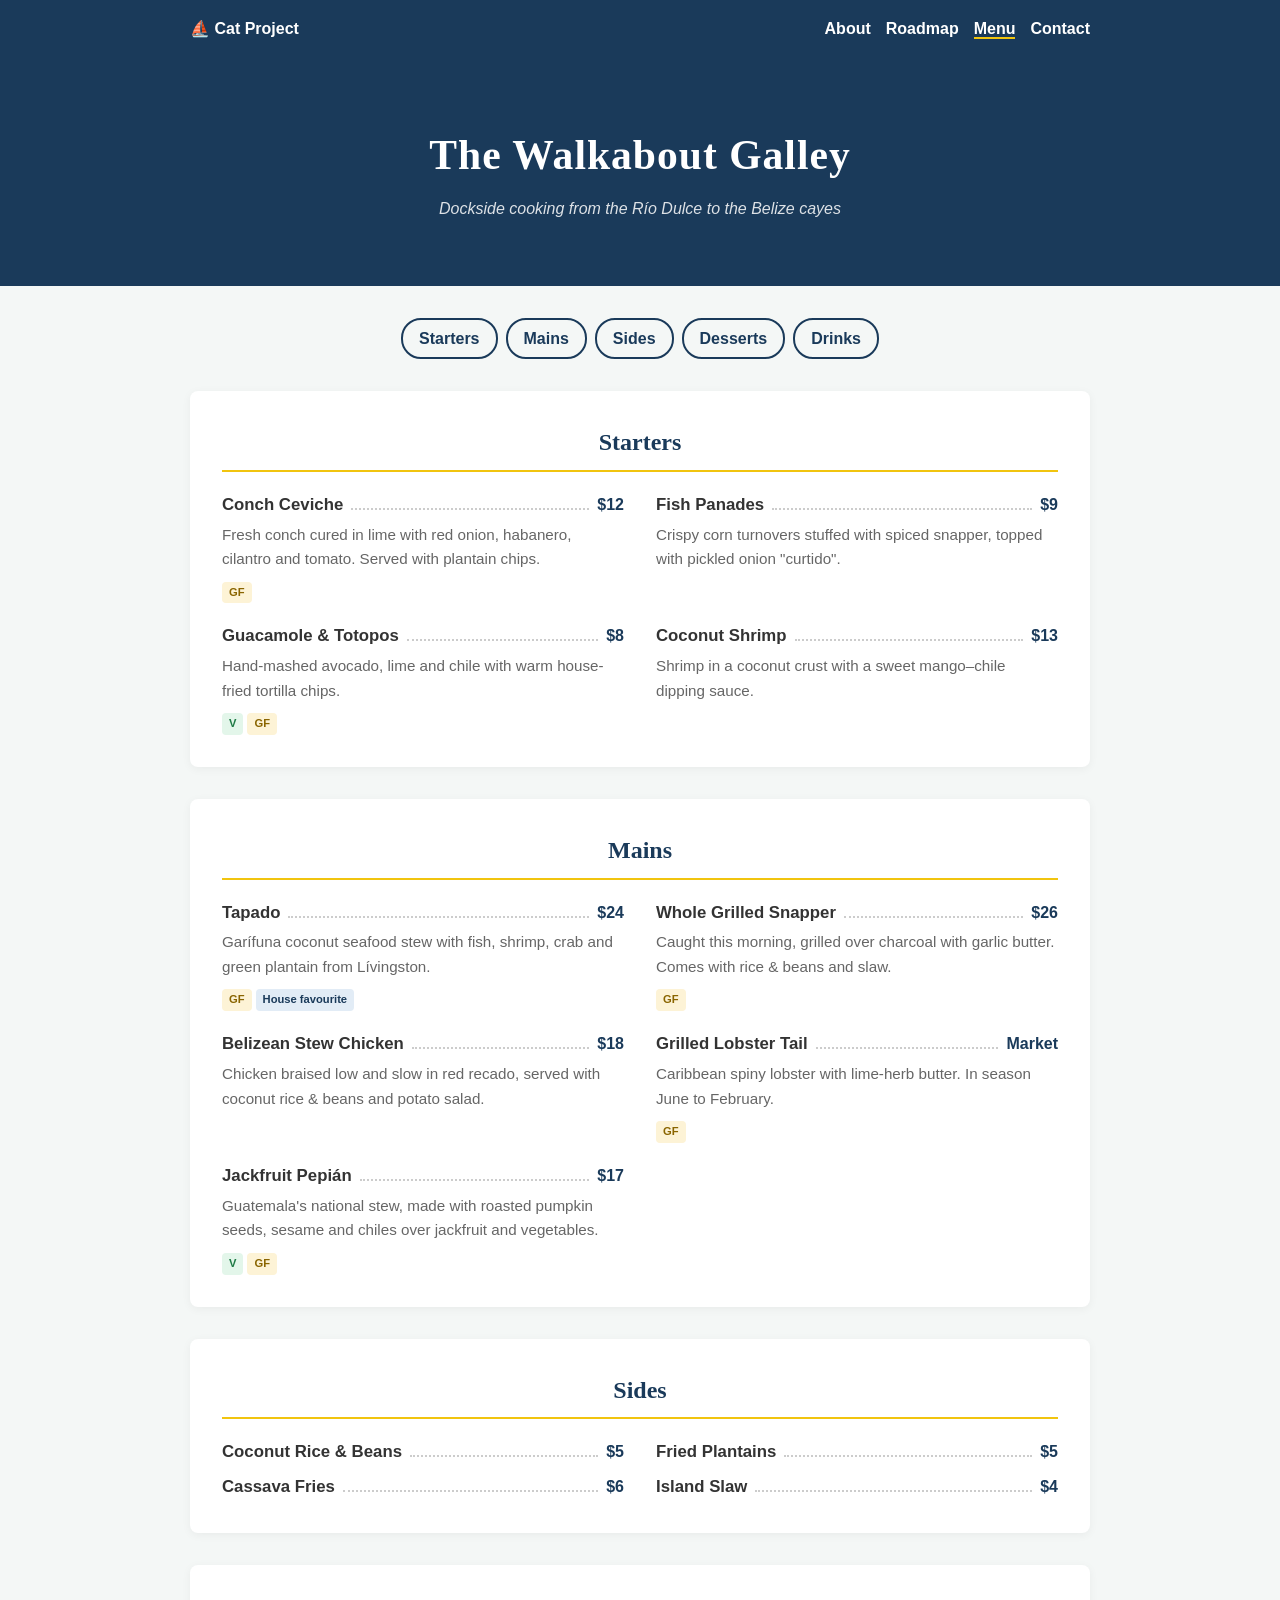
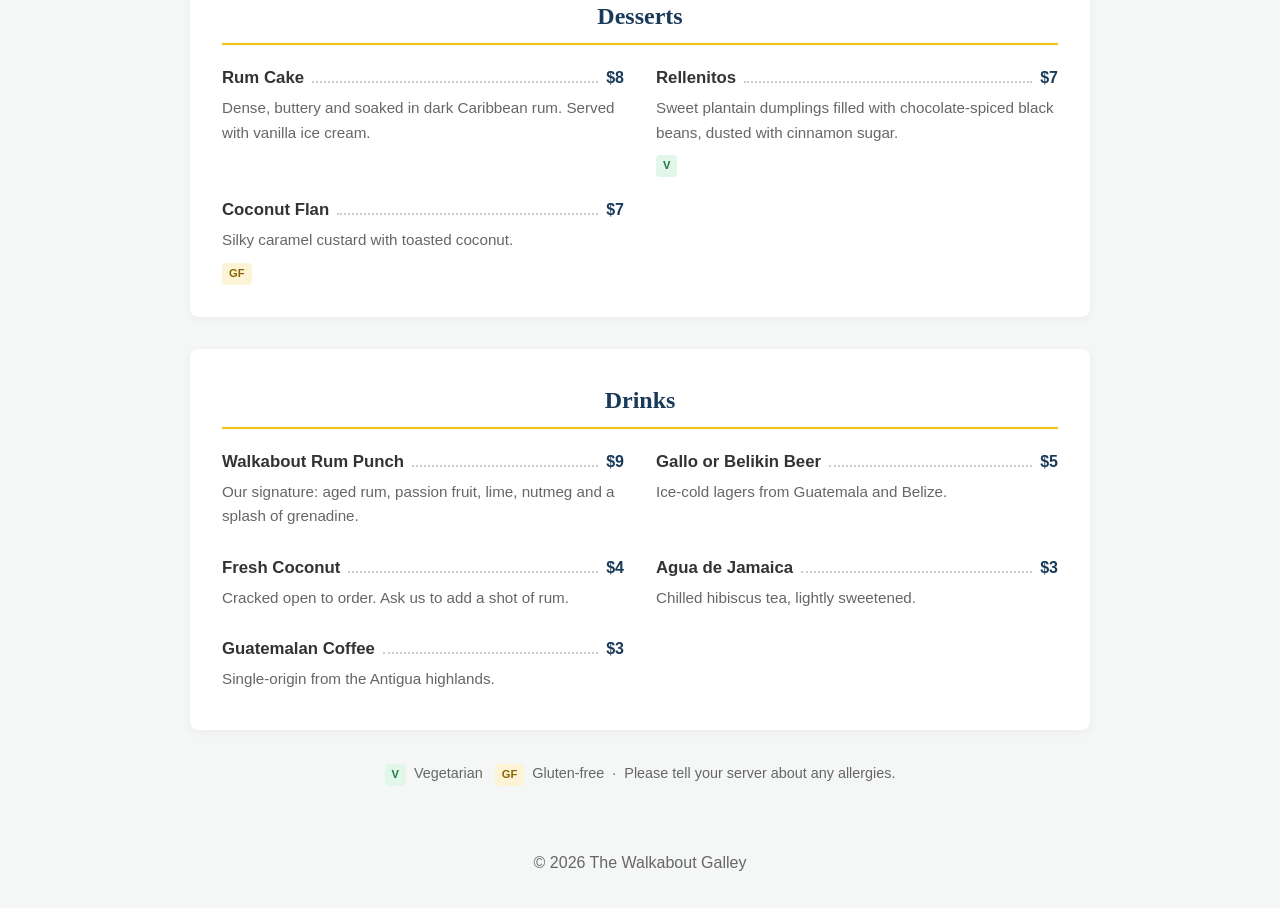
==== menu.html @ 6b24cbbd "Add restaurant menu page New menu.html (styled by menu.css on top of style.css) with starters, mains" ====
<!DOCTYPE html>
<html lang="en">
<head>
    <meta charset="UTF-8">
    <meta name="viewport" content="width=device-width, initial-scale=1.0">
    <title>The Walkabout Galley | Menu</title>
    <link rel="stylesheet" href="style.css">
    <link rel="stylesheet" href="menu.css">
</head>
<body>

    <nav class="main-nav">
        <div class="nav-container">
            <a href="index.html" class="logo">⛵ Cat Project</a>
            <ul>
                <li><a href="index.html#about">About</a></li>
                <li><a href="index.html#roadmap">Roadmap</a></li>
                <li><a href="menu.html" aria-current="page">Menu</a></li>
                <li><a href="index.html#contact">Contact</a></li>
            </ul>
        </div>
    </nav>

    <header class="menu-header">
        <h1>The Walkabout Galley</h1>
        <p>Dockside cooking from the Río Dulce to the Belize cayes</p>
    </header>

    <main class="menu">

        <ul class="menu-filters" aria-label="Jump to section">
            <li><a href="#starters">Starters</a></li>
            <li><a href="#mains">Mains</a></li>
            <li><a href="#sides">Sides</a></li>
            <li><a href="#desserts">Desserts</a></li>
            <li><a href="#drinks">Drinks</a></li>
        </ul>

        <section id="starters" class="menu-section">
            <h2>Starters</h2>
            <ul class="menu-items">
                <li class="menu-item">
                    <div class="item-head"><h3>Conch Ceviche</h3><span class="price">$12</span></div>
                    <p>Fresh conch cured in lime with red onion, habanero, cilantro and tomato. Served with plantain chips.</p>
                    <span class="tag gf">GF</span>
                </li>
                <li class="menu-item">
                    <div class="item-head"><h3>Fish Panades</h3><span class="price">$9</span></div>
                    <p>Crispy corn turnovers stuffed with spiced snapper, topped with pickled onion "curtido".</p>
                </li>
                <li class="menu-item">
                    <div class="item-head"><h3>Guacamole &amp; Totopos</h3><span class="price">$8</span></div>
                    <p>Hand-mashed avocado, lime and chile with warm house-fried tortilla chips.</p>
                    <span class="tag v">V</span><span class="tag gf">GF</span>
                </li>
                <li class="menu-item">
                    <div class="item-head"><h3>Coconut Shrimp</h3><span class="price">$13</span></div>
                    <p>Shrimp in a coconut crust with a sweet mango–chile dipping sauce.</p>
                </li>
            </ul>
        </section>

        <section id="mains" class="menu-section">
            <h2>Mains</h2>
            <ul class="menu-items">
                <li class="menu-item">
                    <div class="item-head"><h3>Tapado</h3><span class="price">$24</span></div>
                    <p>Garífuna coconut seafood stew with fish, shrimp, crab and green plantain from Lívingston.</p>
                    <span class="tag gf">GF</span><span class="tag house">House favourite</span>
                </li>
                <li class="menu-item">
                    <div class="item-head"><h3>Whole Grilled Snapper</h3><span class="price">$26</span></div>
                    <p>Caught this morning, grilled over charcoal with garlic butter. Comes with rice &amp; beans and slaw.</p>
                    <span class="tag gf">GF</span>
                </li>
                <li class="menu-item">
                    <div class="item-head"><h3>Belizean Stew Chicken</h3><span class="price">$18</span></div>
                    <p>Chicken braised low and slow in red recado, served with coconut rice &amp; beans and potato salad.</p>
                </li>
                <li class="menu-item">
                    <div class="item-head"><h3>Grilled Lobster Tail</h3><span class="price">Market</span></div>
                    <p>Caribbean spiny lobster with lime-herb butter. In season June to February.</p>
                    <span class="tag gf">GF</span>
                </li>
                <li class="menu-item">
                    <div class="item-head"><h3>Jackfruit Pepián</h3><span class="price">$17</span></div>
                    <p>Guatemala's national stew, made with roasted pumpkin seeds, sesame and chiles over jackfruit and vegetables.</p>
                    <span class="tag v">V</span><span class="tag gf">GF</span>
                </li>
            </ul>
        </section>

        <section id="sides" class="menu-section">
            <h2>Sides</h2>
            <ul class="menu-items compact">
                <li class="menu-item"><div class="item-head"><h3>Coconut Rice &amp; Beans</h3><span class="price">$5</span></div></li>
                <li class="menu-item"><div class="item-head"><h3>Fried Plantains</h3><span class="price">$5</span></div></li>
                <li class="menu-item"><div class="item-head"><h3>Cassava Fries</h3><span class="price">$6</span></div></li>
                <li class="menu-item"><div class="item-head"><h3>Island Slaw</h3><span class="price">$4</span></div></li>
            </ul>
        </section>

        <section id="desserts" class="menu-section">
            <h2>Desserts</h2>
            <ul class="menu-items">
                <li class="menu-item">
                    <div class="item-head"><h3>Rum Cake</h3><span class="price">$8</span></div>
                    <p>Dense, buttery and soaked in dark Caribbean rum. Served with vanilla ice cream.</p>
                </li>
                <li class="menu-item">
                    <div class="item-head"><h3>Rellenitos</h3><span class="price">$7</span></div>
                    <p>Sweet plantain dumplings filled with chocolate-spiced black beans, dusted with cinnamon sugar.</p>
                    <span class="tag v">V</span>
                </li>
                <li class="menu-item">
                    <div class="item-head"><h3>Coconut Flan</h3><span class="price">$7</span></div>
                    <p>Silky caramel custard with toasted coconut.</p>
                    <span class="tag gf">GF</span>
                </li>
            </ul>
        </section>

        <section id="drinks" class="menu-section">
            <h2>Drinks</h2>
            <ul class="menu-items">
                <li class="menu-item">
                    <div class="item-head"><h3>Walkabout Rum Punch</h3><span class="price">$9</span></div>
                    <p>Our signature: aged rum, passion fruit, lime, nutmeg and a splash of grenadine.</p>
                </li>
                <li class="menu-item">
                    <div class="item-head"><h3>Gallo or Belikin Beer</h3><span class="price">$5</span></div>
                    <p>Ice-cold lagers from Guatemala and Belize.</p>
                </li>
                <li class="menu-item">
                    <div class="item-head"><h3>Fresh Coconut</h3><span class="price">$4</span></div>
                    <p>Cracked open to order. Ask us to add a shot of rum.</p>
                </li>
                <li class="menu-item">
                    <div class="item-head"><h3>Agua de Jamaica</h3><span class="price">$3</span></div>
                    <p>Chilled hibiscus tea, lightly sweetened.</p>
                </li>
                <li class="menu-item">
                    <div class="item-head"><h3>Guatemalan Coffee</h3><span class="price">$3</span></div>
                    <p>Single-origin from the Antigua highlands.</p>
                </li>
            </ul>
        </section>

        <p class="menu-legend">
            <span class="tag v">V</span> Vegetarian &nbsp;
            <span class="tag gf">GF</span> Gluten-free &nbsp;·&nbsp;
            Please tell your server about any allergies.
        </p>

    </main>

    <footer>
        <p>&copy; 2026 The Walkabout Galley</p>
    </footer>

</body>
</html>
---- style.css ----
body { 
    font-family: 'Arial', sans-serif; 
    line-height: 1.6; 
    margin: 0; 
    background: #f4f7f6; 
    color: #333; 
}

.container { 
    max-width: 900px; 
    margin: auto; 
    padding: 20px; 
}

/* Nav & Header */
.main-nav { 
    background: #1a3a5a; 
    padding: 1rem 0; 
    position: sticky; 
    top: 0; 
    z-index: 100; 
}

.nav-container { 
    display: flex; 
    justify-content: space-between; 
    max-width: 900px; 
    margin: auto; 
    padding: 0 20px; 
}

.main-nav ul { 
    display: flex; 
    list-style: none; 
    gap: 15px; 
    margin: 0; 
}

.main-nav a { 
    color: white; 
    text-decoration: none; 
    font-weight: bold; 
}

header { 
    background: #1a3a5a; 
    color: white; 
    text-align: center; 
    padding: 4rem 1rem; 
}

/* Sections */
section { 
    background: white; 
    padding: 2rem; 
    border-radius: 8px; 
    margin-bottom: 2rem; 
    box-shadow: 0 2px 10px rgba(0,0,0,0.05); 
}

/* Table */
.specs-table { 
    width: 100%; 
    border-collapse: collapse; 
}

.specs-table th { 
    background: #1a3a5a; 
    color: white; 
    padding: 10px; 
    text-align: left; 
}

.specs-table td { 
    padding: 10px; 
    border-bottom: 1px solid #eee; 
}

/* Slider */
.comparison-slider { 
    position: relative; 
    width: 100%; 
    height: 400px; 
    overflow: hidden; 
    border-radius: 8px; 
}

.img { 
    position: absolute; 
    top: 0; 
    left: 0; 
    width: 100%; 
    height: 100%; 
    background-size: cover; 
    background-position: center; 
}

.foreground-img { 
    width: 50%; 
    border-right: 3px solid white; 
}

.slider { 
    position: absolute; 
    -webkit-appearance: none; 
    width: 100%; 
    height: 100%; 
    background: transparent; 
    z-index: 10; 
    cursor: ew-resize; 
    margin: 0; 
}

/* Roadmap */
.timeline { 
    border-left: 4px solid #ddd; 
    padding-left: 20px; 
    margin-left: 20px; 
}

.milestone { 
    position: relative; 
    margin-bottom: 1.5rem; 
}

.status-dot { 
    position: absolute; 
    left: -28px; 
    top: 5px; 
    width: 12px; 
    height: 12px; 
    border-radius: 50%; 
    background: #bbb; 
    border: 2px solid white; 
}

.completed .status-dot { 
    background: #2ecc71; 
}

.active .status-dot { 
    background: #f1c40f; 
}

.badge { 
    font-size: 0.7rem; 
    padding: 3px 8px; 
    border-radius: 4px; 
    background: #eee; 
}

/* Forms */
input, textarea { 
    width: 100%; 
    padding: 10px; 
    margin-bottom: 10px; 
    border: 1px solid #ddd; 
    border-radius: 4px; 
    box-sizing: border-box; 
}

button { 
    background: #1a3a5a; 
    color: white; 
    border: none; 
    padding: 10px 20px; 
    cursor: pointer; 
    border-radius: 4px; 
    width: 100%; 
    font-weight: bold; 
}

.newsletter-box { 
    background: #1a3a5a; 
    color: white; 
    text-align: center; 
}.main-photo {
    width: 100%;        /* Make it as wide as the text box */
    max-width: 600px;   /* But don't let it get bigger than 600 pixels */
    height: auto;       /* Keep the proportions correct so it isn't squished */
    border-radius: 8px; /* Give it nice rounded corners */
    display: block;
    margin: 20px auto;  /* Center the image */
    border: 5px solid #f0f0f0; /* Add a light frame around it */
}.photo-container {
    text-align: center;
    margin: 30px 0;
}

figcaption {
    font-style: italic;
    color: #666; /* A softer gray color */
    margin-top: 10px;
    font-size: 0.9rem;
}
---- menu.css ----
/* Restaurant menu page — builds on style.css */

.main-nav .logo {
    white-space: nowrap;
}

.main-nav ul {
    flex-wrap: wrap;
    padding: 0;
}

.main-nav a[aria-current="page"] {
    border-bottom: 2px solid #f1c40f;
}

.menu-header h1 {
    font-family: Georgia, 'Times New Roman', serif;
    font-size: 2.6rem;
    margin: 0 0 0.5rem;
    letter-spacing: 1px;
}

.menu-header p {
    font-style: italic;
    margin: 0;
    opacity: 0.85;
}

.menu {
    max-width: 900px;
    margin: 2rem auto;
    padding: 0 16px;
}

/* Section jump links */
.menu-filters {
    display: flex;
    flex-wrap: wrap;
    justify-content: center;
    gap: 8px;
    list-style: none;
    padding: 0;
    margin: 0 0 2rem;
}

.menu-filters a {
    display: inline-block;
    padding: 6px 16px;
    border: 2px solid #1a3a5a;
    border-radius: 20px;
    color: #1a3a5a;
    text-decoration: none;
    font-weight: bold;
}

.menu-filters a:hover,
.menu-filters a:focus {
    background: #1a3a5a;
    color: white;
}

/* Sections */
.menu-section {
    scroll-margin-top: 80px;
}

.menu-section h2 {
    font-family: Georgia, 'Times New Roman', serif;
    color: #1a3a5a;
    text-align: center;
    margin-top: 0;
    padding-bottom: 0.5rem;
    border-bottom: 2px solid #f1c40f;
}

.menu-items {
    list-style: none;
    padding: 0;
    margin: 0;
    display: grid;
    grid-template-columns: repeat(auto-fit, minmax(300px, 1fr));
    gap: 1.25rem 2rem;
}

.menu-items.compact {
    gap: 0.5rem 2rem;
}

.menu-item h3 {
    margin: 0;
    font-size: 1.05rem;
}

.menu-item p {
    margin: 0.25rem 0 0.4rem;
    color: #666;
    font-size: 0.95rem;
}

/* Name ........ price */
.item-head {
    display: flex;
    align-items: baseline;
    gap: 8px;
}

.item-head::after {
    content: "";
    order: 1;
    flex: 1;
    border-bottom: 2px dotted #ccc;
}

.item-head .price {
    order: 2;
    font-weight: bold;
    color: #1a3a5a;
    white-space: nowrap;
}

/* Dietary tags */
.tag {
    display: inline-block;
    font-size: 0.7rem;
    font-weight: bold;
    padding: 2px 7px;
    margin-right: 4px;
    border-radius: 4px;
    background: #eee;
    color: #555;
}

.tag.v     { background: #e3f6ea; color: #1e7a45; }
.tag.gf    { background: #fdf3d6; color: #8a6500; }
.tag.house { background: #e2ecf6; color: #1a3a5a; }

.menu-legend {
    text-align: center;
    color: #666;
    font-size: 0.9rem;
}

footer {
    text-align: center;
    padding: 1rem;
    color: #666;
}

@media (max-width: 480px) {
    .menu-header h1 { font-size: 2rem; }
    .menu-items { grid-template-columns: 1fr; }
    .nav-container { flex-direction: column; gap: 8px; }
}
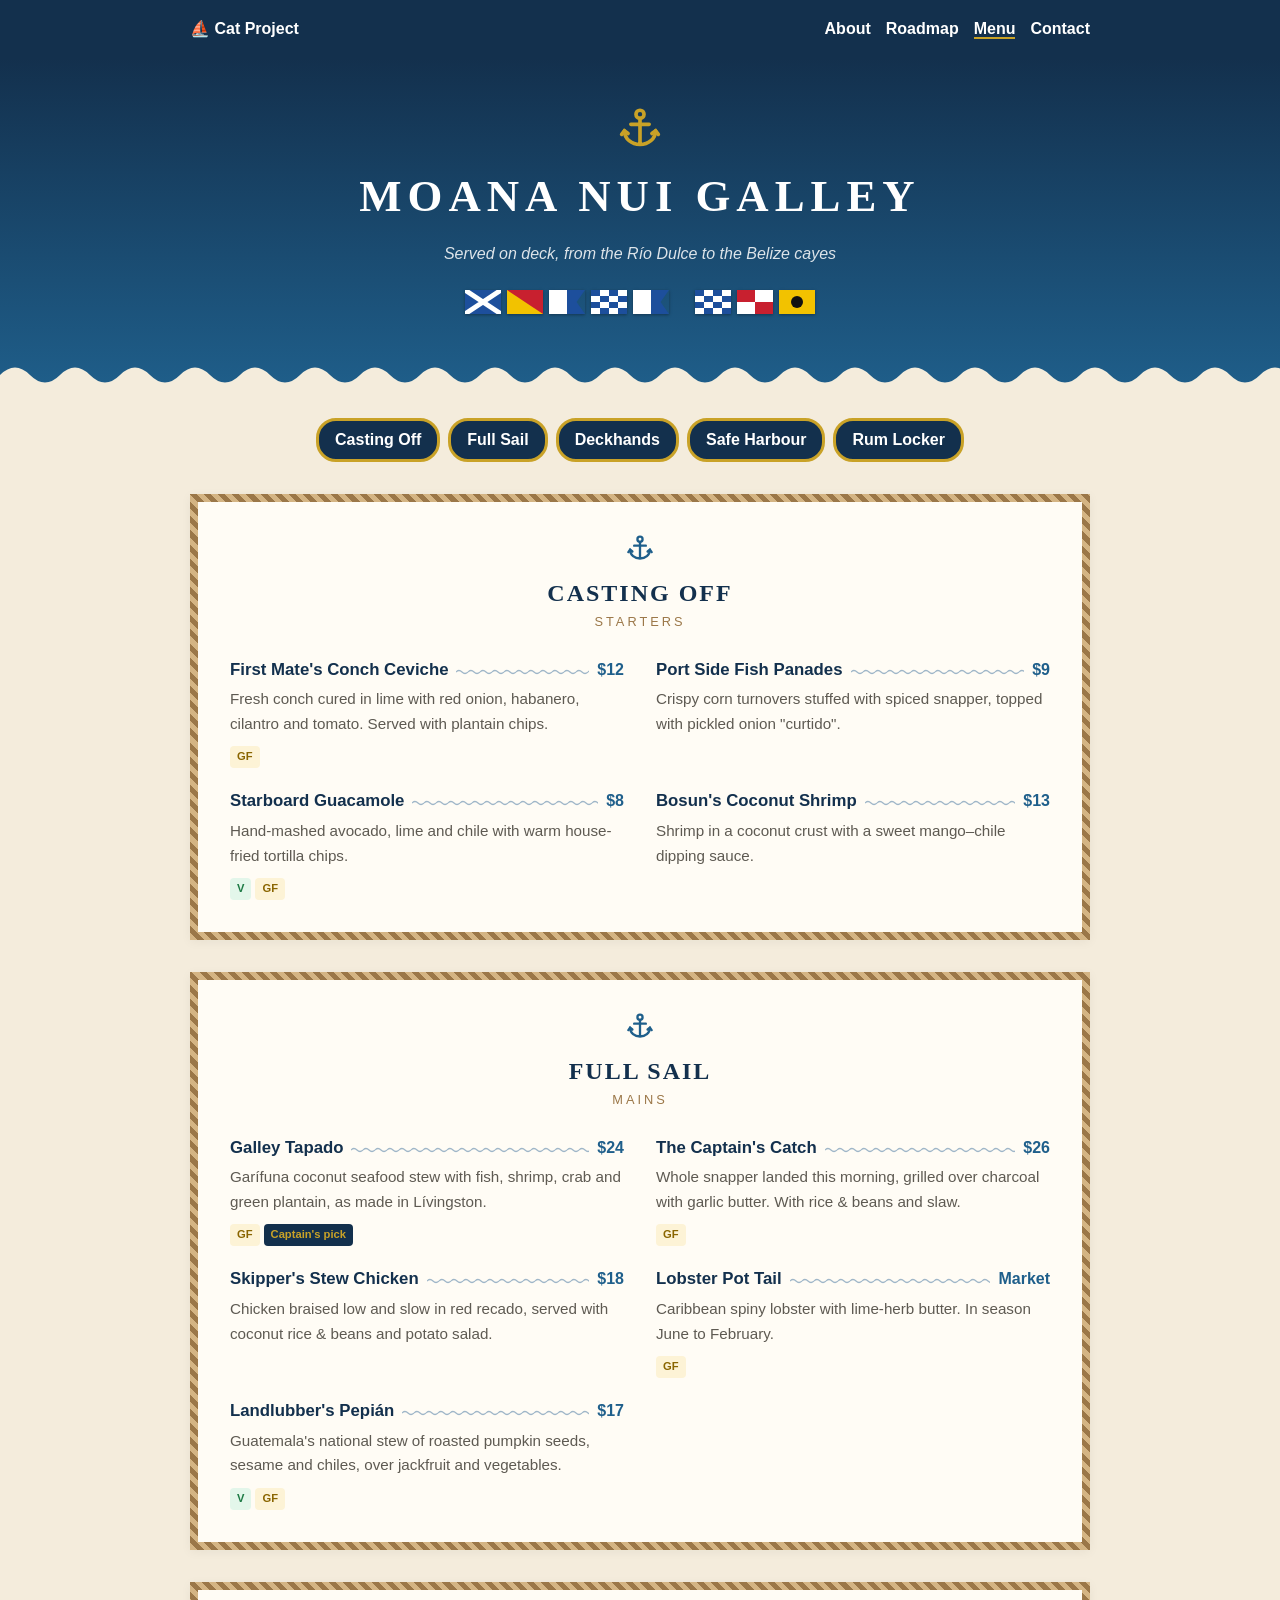
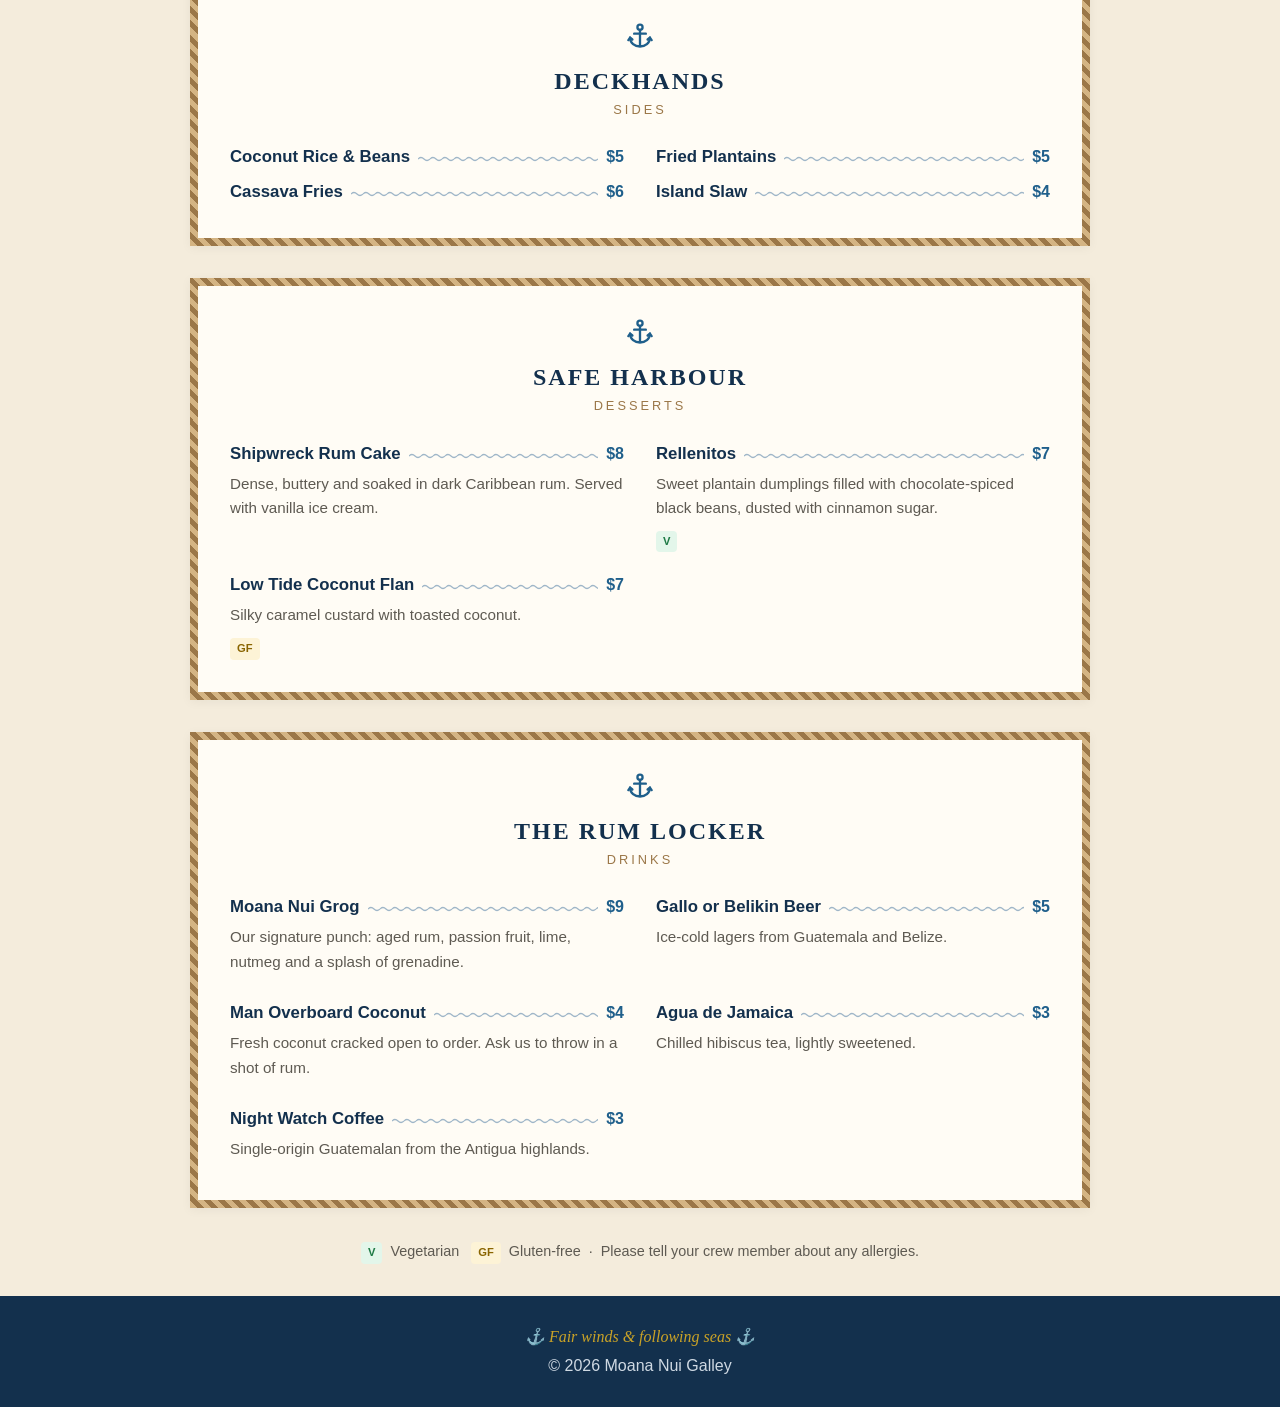
==== commit 6ee5e7ec: "Restyle menu as boat-themed Moana Nui Galley Rename the restaurant to MOANA NUI GALLEY and give the " ====
--- a/menu.html
+++ b/menu.html
@@ -3,11 +3,46 @@
 <head>
     <meta charset="UTF-8">
     <meta name="viewport" content="width=device-width, initial-scale=1.0">
-    <title>The Walkabout Galley | Menu</title>
+    <title>Moana Nui Galley | Menu</title>
     <link rel="stylesheet" href="style.css">
     <link rel="stylesheet" href="menu.css">
 </head>
-<body>
+<body class="menu-page">
+
+    <!-- Reusable drawings: an anchor and the international maritime signal flags used below -->
+    <svg width="0" height="0" style="position:absolute" aria-hidden="true">
+        <symbol id="anchor" viewBox="0 0 24 24">
+            <g fill="none" stroke="currentColor" stroke-width="2" stroke-linecap="round">
+                <circle cx="12" cy="4.5" r="2.2"/>
+                <path d="M12 6.7V21M7 10h10M3.5 13.5c0 4.5 4 7.5 8.5 7.5s8.5-3 8.5-7.5"/>
+                <path d="M2 15.5l1.5-2 2 1.5M22 15.5l-1.5-2-2 1.5"/>
+            </g>
+        </symbol>
+        <symbol id="flag-m" viewBox="0 0 30 20">
+            <rect width="30" height="20" fill="#1d4f9c"/>
+            <path d="M0 0L30 20M30 0L0 20" stroke="#fff" stroke-width="4"/>
+        </symbol>
+        <symbol id="flag-o" viewBox="0 0 30 20">
+            <rect width="30" height="20" fill="#f2c200"/>
+            <path d="M0 0H30V20Z" fill="#c8202f"/>
+        </symbol>
+        <symbol id="flag-a" viewBox="0 0 30 20">
+            <rect width="15" height="20" fill="#fff"/>
+            <path d="M15 0H30L23 10L30 20H15Z" fill="#1d4f9c"/>
+        </symbol>
+        <symbol id="flag-n" viewBox="0 0 30 20">
+            <rect width="30" height="20" fill="#fff"/>
+            <path fill="#1d4f9c" d="M0 0h7.5v5H0zM15 0h7.5v5H15zM7.5 5H15v5H7.5zM22.5 5H30v5h-7.5zM0 10h7.5v5H0zM15 10h7.5v5H15zM7.5 15H15v5H7.5zM22.5 15H30v5h-7.5z"/>
+        </symbol>
+        <symbol id="flag-u" viewBox="0 0 30 20">
+            <rect width="30" height="20" fill="#fff"/>
+            <path fill="#c8202f" d="M0 0h15v10H0zM15 10h15v10H15z"/>
+        </symbol>
+        <symbol id="flag-i" viewBox="0 0 30 20">
+            <rect width="30" height="20" fill="#f2c200"/>
+            <circle cx="15" cy="10" r="5" fill="#111"/>
+        </symbol>
+    </svg>
 
     <nav class="main-nav">
         <div class="nav-container">
@@ -22,76 +57,95 @@
     </nav>
 
     <header class="menu-header">
-        <h1>The Walkabout Galley</h1>
-        <p>Dockside cooking from the Río Dulce to the Belize cayes</p>
+        <svg class="header-anchor" aria-hidden="true"><use href="#anchor"/></svg>
+        <h1>MOANA NUI GALLEY</h1>
+        <p>Served on deck, from the Río Dulce to the Belize cayes</p>
+
+        <div class="signal-flags" role="img" aria-label="Maritime signal flags spelling MOANA NUI">
+            <svg><use href="#flag-m"/></svg>
+            <svg><use href="#flag-o"/></svg>
+            <svg><use href="#flag-a"/></svg>
+            <svg><use href="#flag-n"/></svg>
+            <svg><use href="#flag-a"/></svg>
+            <span class="flag-gap"></span>
+            <svg><use href="#flag-n"/></svg>
+            <svg><use href="#flag-u"/></svg>
+            <svg><use href="#flag-i"/></svg>
+        </div>
     </header>
 
     <main class="menu">
 
         <ul class="menu-filters" aria-label="Jump to section">
-            <li><a href="#starters">Starters</a></li>
-            <li><a href="#mains">Mains</a></li>
-            <li><a href="#sides">Sides</a></li>
-            <li><a href="#desserts">Desserts</a></li>
-            <li><a href="#drinks">Drinks</a></li>
+            <li><a href="#starters">Casting Off</a></li>
+            <li><a href="#mains">Full Sail</a></li>
+            <li><a href="#sides">Deckhands</a></li>
+            <li><a href="#desserts">Safe Harbour</a></li>
+            <li><a href="#drinks">Rum Locker</a></li>
         </ul>
 
         <section id="starters" class="menu-section">
-            <h2>Starters</h2>
-            <ul class="menu-items">
-                <li class="menu-item">
-                    <div class="item-head"><h3>Conch Ceviche</h3><span class="price">$12</span></div>
+            <svg class="section-anchor" aria-hidden="true"><use href="#anchor"/></svg>
+            <h2>Casting Off</h2>
+            <p class="section-sub">Starters</p>
+            <ul class="menu-items">
+                <li class="menu-item">
+                    <div class="item-head"><h3>First Mate's Conch Ceviche</h3><span class="price">$12</span></div>
                     <p>Fresh conch cured in lime with red onion, habanero, cilantro and tomato. Served with plantain chips.</p>
                     <span class="tag gf">GF</span>
                 </li>
                 <li class="menu-item">
-                    <div class="item-head"><h3>Fish Panades</h3><span class="price">$9</span></div>
+                    <div class="item-head"><h3>Port Side Fish Panades</h3><span class="price">$9</span></div>
                     <p>Crispy corn turnovers stuffed with spiced snapper, topped with pickled onion "curtido".</p>
                 </li>
                 <li class="menu-item">
-                    <div class="item-head"><h3>Guacamole &amp; Totopos</h3><span class="price">$8</span></div>
+                    <div class="item-head"><h3>Starboard Guacamole</h3><span class="price">$8</span></div>
                     <p>Hand-mashed avocado, lime and chile with warm house-fried tortilla chips.</p>
                     <span class="tag v">V</span><span class="tag gf">GF</span>
                 </li>
                 <li class="menu-item">
-                    <div class="item-head"><h3>Coconut Shrimp</h3><span class="price">$13</span></div>
+                    <div class="item-head"><h3>Bosun's Coconut Shrimp</h3><span class="price">$13</span></div>
                     <p>Shrimp in a coconut crust with a sweet mango–chile dipping sauce.</p>
                 </li>
             </ul>
         </section>
 
         <section id="mains" class="menu-section">
-            <h2>Mains</h2>
-            <ul class="menu-items">
-                <li class="menu-item">
-                    <div class="item-head"><h3>Tapado</h3><span class="price">$24</span></div>
-                    <p>Garífuna coconut seafood stew with fish, shrimp, crab and green plantain from Lívingston.</p>
-                    <span class="tag gf">GF</span><span class="tag house">House favourite</span>
-                </li>
-                <li class="menu-item">
-                    <div class="item-head"><h3>Whole Grilled Snapper</h3><span class="price">$26</span></div>
-                    <p>Caught this morning, grilled over charcoal with garlic butter. Comes with rice &amp; beans and slaw.</p>
-                    <span class="tag gf">GF</span>
-                </li>
-                <li class="menu-item">
-                    <div class="item-head"><h3>Belizean Stew Chicken</h3><span class="price">$18</span></div>
+            <svg class="section-anchor" aria-hidden="true"><use href="#anchor"/></svg>
+            <h2>Full Sail</h2>
+            <p class="section-sub">Mains</p>
+            <ul class="menu-items">
+                <li class="menu-item">
+                    <div class="item-head"><h3>Galley Tapado</h3><span class="price">$24</span></div>
+                    <p>Garífuna coconut seafood stew with fish, shrimp, crab and green plantain, as made in Lívingston.</p>
+                    <span class="tag gf">GF</span><span class="tag house">Captain's pick</span>
+                </li>
+                <li class="menu-item">
+                    <div class="item-head"><h3>The Captain's Catch</h3><span class="price">$26</span></div>
+                    <p>Whole snapper landed this morning, grilled over charcoal with garlic butter. With rice &amp; beans and slaw.</p>
+                    <span class="tag gf">GF</span>
+                </li>
+                <li class="menu-item">
+                    <div class="item-head"><h3>Skipper's Stew Chicken</h3><span class="price">$18</span></div>
                     <p>Chicken braised low and slow in red recado, served with coconut rice &amp; beans and potato salad.</p>
                 </li>
                 <li class="menu-item">
-                    <div class="item-head"><h3>Grilled Lobster Tail</h3><span class="price">Market</span></div>
+                    <div class="item-head"><h3>Lobster Pot Tail</h3><span class="price">Market</span></div>
                     <p>Caribbean spiny lobster with lime-herb butter. In season June to February.</p>
                     <span class="tag gf">GF</span>
                 </li>
                 <li class="menu-item">
-                    <div class="item-head"><h3>Jackfruit Pepián</h3><span class="price">$17</span></div>
-                    <p>Guatemala's national stew, made with roasted pumpkin seeds, sesame and chiles over jackfruit and vegetables.</p>
+                    <div class="item-head"><h3>Landlubber's Pepián</h3><span class="price">$17</span></div>
+                    <p>Guatemala's national stew of roasted pumpkin seeds, sesame and chiles, over jackfruit and vegetables.</p>
                     <span class="tag v">V</span><span class="tag gf">GF</span>
                 </li>
             </ul>
         </section>
 
         <section id="sides" class="menu-section">
-            <h2>Sides</h2>
+            <svg class="section-anchor" aria-hidden="true"><use href="#anchor"/></svg>
+            <h2>Deckhands</h2>
+            <p class="section-sub">Sides</p>
             <ul class="menu-items compact">
                 <li class="menu-item"><div class="item-head"><h3>Coconut Rice &amp; Beans</h3><span class="price">$5</span></div></li>
                 <li class="menu-item"><div class="item-head"><h3>Fried Plantains</h3><span class="price">$5</span></div></li>
@@ -101,10 +155,12 @@
         </section>
 
         <section id="desserts" class="menu-section">
-            <h2>Desserts</h2>
-            <ul class="menu-items">
-                <li class="menu-item">
-                    <div class="item-head"><h3>Rum Cake</h3><span class="price">$8</span></div>
+            <svg class="section-anchor" aria-hidden="true"><use href="#anchor"/></svg>
+            <h2>Safe Harbour</h2>
+            <p class="section-sub">Desserts</p>
+            <ul class="menu-items">
+                <li class="menu-item">
+                    <div class="item-head"><h3>Shipwreck Rum Cake</h3><span class="price">$8</span></div>
                     <p>Dense, buttery and soaked in dark Caribbean rum. Served with vanilla ice cream.</p>
                 </li>
                 <li class="menu-item">
@@ -113,7 +169,7 @@
                     <span class="tag v">V</span>
                 </li>
                 <li class="menu-item">
-                    <div class="item-head"><h3>Coconut Flan</h3><span class="price">$7</span></div>
+                    <div class="item-head"><h3>Low Tide Coconut Flan</h3><span class="price">$7</span></div>
                     <p>Silky caramel custard with toasted coconut.</p>
                     <span class="tag gf">GF</span>
                 </li>
@@ -121,27 +177,29 @@
         </section>
 
         <section id="drinks" class="menu-section">
-            <h2>Drinks</h2>
-            <ul class="menu-items">
-                <li class="menu-item">
-                    <div class="item-head"><h3>Walkabout Rum Punch</h3><span class="price">$9</span></div>
-                    <p>Our signature: aged rum, passion fruit, lime, nutmeg and a splash of grenadine.</p>
+            <svg class="section-anchor" aria-hidden="true"><use href="#anchor"/></svg>
+            <h2>The Rum Locker</h2>
+            <p class="section-sub">Drinks</p>
+            <ul class="menu-items">
+                <li class="menu-item">
+                    <div class="item-head"><h3>Moana Nui Grog</h3><span class="price">$9</span></div>
+                    <p>Our signature punch: aged rum, passion fruit, lime, nutmeg and a splash of grenadine.</p>
                 </li>
                 <li class="menu-item">
                     <div class="item-head"><h3>Gallo or Belikin Beer</h3><span class="price">$5</span></div>
                     <p>Ice-cold lagers from Guatemala and Belize.</p>
                 </li>
                 <li class="menu-item">
-                    <div class="item-head"><h3>Fresh Coconut</h3><span class="price">$4</span></div>
-                    <p>Cracked open to order. Ask us to add a shot of rum.</p>
+                    <div class="item-head"><h3>Man Overboard Coconut</h3><span class="price">$4</span></div>
+                    <p>Fresh coconut cracked open to order. Ask us to throw in a shot of rum.</p>
                 </li>
                 <li class="menu-item">
                     <div class="item-head"><h3>Agua de Jamaica</h3><span class="price">$3</span></div>
                     <p>Chilled hibiscus tea, lightly sweetened.</p>
                 </li>
                 <li class="menu-item">
-                    <div class="item-head"><h3>Guatemalan Coffee</h3><span class="price">$3</span></div>
-                    <p>Single-origin from the Antigua highlands.</p>
+                    <div class="item-head"><h3>Night Watch Coffee</h3><span class="price">$3</span></div>
+                    <p>Single-origin Guatemalan from the Antigua highlands.</p>
                 </li>
             </ul>
         </section>
@@ -149,13 +207,14 @@
         <p class="menu-legend">
             <span class="tag v">V</span> Vegetarian &nbsp;
             <span class="tag gf">GF</span> Gluten-free &nbsp;·&nbsp;
-            Please tell your server about any allergies.
+            Please tell your crew member about any allergies.
         </p>
 
     </main>
 
-    <footer>
-        <p>&copy; 2026 The Walkabout Galley</p>
+    <footer class="menu-footer">
+        <p class="fair-winds">⚓ Fair winds &amp; following seas ⚓</p>
+        <p>&copy; 2026 Moana Nui Galley</p>
     </footer>
 
 </body>
--- a/menu.css
+++ b/menu.css
@@ -1,23 +1,50 @@
-/* Restaurant menu page — builds on style.css */
-
-.main-nav .logo {
-    white-space: nowrap;
-}
-
-.main-nav ul {
-    flex-wrap: wrap;
-    padding: 0;
-}
-
-.main-nav a[aria-current="page"] {
-    border-bottom: 2px solid #f1c40f;
+/* Moana Nui Galley menu: boat theme, layered on style.css */
+
+.menu-page {
+    --navy: #13304d;
+    --sea: #1f5f8b;
+    --brass: #c9a227;
+    --rope-light: #d4b483;
+    --rope-dark: #9b7748;
+    --sand: #f4ecdc;
+    --paper: #fffcf5;
+    background: var(--sand);
+}
+
+.main-nav { background: var(--navy); }
+.main-nav .logo { white-space: nowrap; }
+.main-nav ul { flex-wrap: wrap; padding: 0; }
+.main-nav a[aria-current="page"] { border-bottom: 2px solid var(--brass); }
+
+/* Header: deep sea with a wavy bottom edge */
+.menu-header {
+    position: relative;
+    background: linear-gradient(180deg, var(--navy) 0%, var(--sea) 100%);
+    padding: 3rem 1rem 5rem;
+}
+
+.menu-header::after {
+    content: "";
+    position: absolute;
+    left: 0;
+    right: 0;
+    bottom: -1px;
+    height: 40px;
+    background: url("data:image/svg+xml,%3Csvg xmlns='http://www.w3.org/2000/svg' viewBox='0 0 120 40' preserveAspectRatio='none'%3E%3Cpath d='M0 20 Q15 5 30 20 T60 20 T90 20 T120 20 V40 H0Z' fill='%23f4ecdc'/%3E%3C/svg%3E") repeat-x;
+    background-size: 120px 40px;
+}
+
+.header-anchor {
+    width: 44px;
+    height: 44px;
+    color: var(--brass);
 }
 
 .menu-header h1 {
     font-family: Georgia, 'Times New Roman', serif;
-    font-size: 2.6rem;
-    margin: 0 0 0.5rem;
-    letter-spacing: 1px;
+    font-size: 2.8rem;
+    letter-spacing: 6px;
+    margin: 0.25rem 0 0.5rem;
 }
 
 .menu-header p {
@@ -26,13 +53,30 @@
     opacity: 0.85;
 }
 
+/* Signal-flag bunting */
+.signal-flags {
+    display: flex;
+    justify-content: center;
+    flex-wrap: wrap;
+    gap: 6px;
+    margin-top: 1.5rem;
+}
+
+.signal-flags svg {
+    width: 36px;
+    height: 24px;
+    box-shadow: 0 1px 3px rgba(0, 0, 0, 0.35);
+}
+
+.flag-gap { width: 14px; }
+
 .menu {
     max-width: 900px;
-    margin: 2rem auto;
+    margin: 1.5rem auto 2rem;
     padding: 0 16px;
 }
 
-/* Section jump links */
+/* Section jump links styled like brass portholes */
 .menu-filters {
     display: flex;
     flex-wrap: wrap;
@@ -46,31 +90,50 @@
 .menu-filters a {
     display: inline-block;
     padding: 6px 16px;
-    border: 2px solid #1a3a5a;
+    border: 3px solid var(--brass);
     border-radius: 20px;
-    color: #1a3a5a;
+    background: var(--navy);
+    color: white;
     text-decoration: none;
     font-weight: bold;
 }
 
 .menu-filters a:hover,
 .menu-filters a:focus {
-    background: #1a3a5a;
-    color: white;
-}
-
-/* Sections */
+    background: var(--brass);
+    color: var(--navy);
+}
+
+/* Sections framed with a rope border */
 .menu-section {
     scroll-margin-top: 80px;
+    background: var(--paper);
+    border: 8px solid;
+    border-image: repeating-linear-gradient(45deg, var(--rope-light) 0 5px, var(--rope-dark) 5px 10px) 8;
+    border-radius: 0;
+    text-align: center;
+}
+
+.section-anchor {
+    width: 28px;
+    height: 28px;
+    color: var(--sea);
 }
 
 .menu-section h2 {
     font-family: Georgia, 'Times New Roman', serif;
-    color: #1a3a5a;
-    text-align: center;
-    margin-top: 0;
-    padding-bottom: 0.5rem;
-    border-bottom: 2px solid #f1c40f;
+    color: var(--navy);
+    letter-spacing: 2px;
+    text-transform: uppercase;
+    margin: 0.25rem 0 0;
+}
+
+.section-sub {
+    margin: 0 0 1.5rem;
+    color: var(--rope-dark);
+    font-size: 0.8rem;
+    letter-spacing: 3px;
+    text-transform: uppercase;
 }
 
 .menu-items {
@@ -80,24 +143,24 @@
     display: grid;
     grid-template-columns: repeat(auto-fit, minmax(300px, 1fr));
     gap: 1.25rem 2rem;
-}
-
-.menu-items.compact {
-    gap: 0.5rem 2rem;
-}
+    text-align: left;
+}
+
+.menu-items.compact { gap: 0.5rem 2rem; }
 
 .menu-item h3 {
     margin: 0;
     font-size: 1.05rem;
+    color: var(--navy);
 }
 
 .menu-item p {
     margin: 0.25rem 0 0.4rem;
-    color: #666;
+    color: #5e5a52;
     font-size: 0.95rem;
 }
 
-/* Name ........ price */
+/* Name ~~~~~~ price, with a wavy leader line */
 .item-head {
     display: flex;
     align-items: baseline;
@@ -108,13 +171,16 @@
     content: "";
     order: 1;
     flex: 1;
-    border-bottom: 2px dotted #ccc;
+    min-width: 20px;
+    height: 6px;
+    background: url("data:image/svg+xml,%3Csvg xmlns='http://www.w3.org/2000/svg' viewBox='0 0 12 6'%3E%3Cpath d='M0 3 Q3 0 6 3 T12 3' fill='none' stroke='%239fb6c8' stroke-width='1.2'/%3E%3C/svg%3E") repeat-x;
+    background-size: 12px 6px;
 }
 
 .item-head .price {
     order: 2;
     font-weight: bold;
-    color: #1a3a5a;
+    color: var(--sea);
     white-space: nowrap;
 }
 
@@ -132,22 +198,33 @@
 
 .tag.v     { background: #e3f6ea; color: #1e7a45; }
 .tag.gf    { background: #fdf3d6; color: #8a6500; }
-.tag.house { background: #e2ecf6; color: #1a3a5a; }
+.tag.house { background: var(--navy); color: var(--brass); }
 
 .menu-legend {
     text-align: center;
-    color: #666;
+    color: #5e5a52;
     font-size: 0.9rem;
 }
 
-footer {
+.menu-footer {
+    background: var(--navy);
+    color: #cfd9e3;
     text-align: center;
-    padding: 1rem;
-    color: #666;
+    padding: 1.5rem 1rem;
+}
+
+.menu-footer p { margin: 0.25rem 0; }
+
+.fair-winds {
+    font-family: Georgia, 'Times New Roman', serif;
+    font-style: italic;
+    color: var(--brass);
 }
 
 @media (max-width: 480px) {
-    .menu-header h1 { font-size: 2rem; }
+    .menu-header h1 { font-size: 1.9rem; letter-spacing: 3px; }
     .menu-items { grid-template-columns: 1fr; }
     .nav-container { flex-direction: column; gap: 8px; }
-}
+    .menu-section { padding: 1.5rem 1rem; }
+    .signal-flags svg { width: 28px; height: 19px; }
+}
